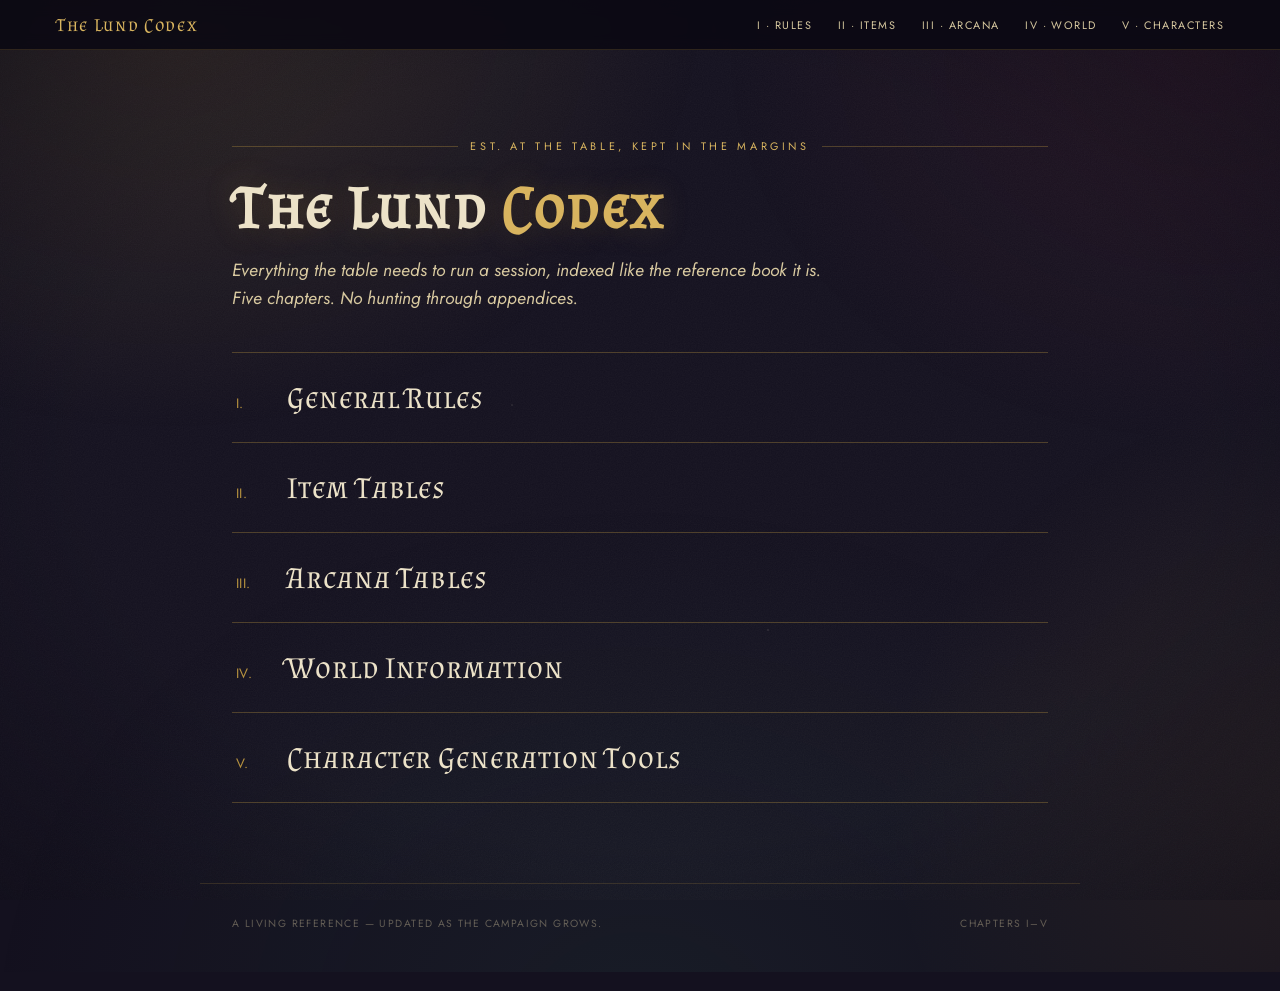
==== index.html @ 08faabeb "Initial commit: baseline of Lund Site webtool" ====
<!DOCTYPE html>
<html lang="en">
<head>
<meta charset="UTF-8">
<meta name="viewport" content="width=device-width, initial-scale=1.0">
<title>The Lund Codex</title>
<link rel="preconnect" href="https://fonts.googleapis.com">
<link rel="preconnect" href="https://fonts.gstatic.com" crossorigin>
<link href="https://fonts.googleapis.com/css2?family=Almendra:wght@400;700&family=Almendra+SC&family=Jost:ital,wght@0,400;0,500;0,600;1,400&display=swap" rel="stylesheet">
<link rel="stylesheet" href="lund-theme.css">
<style>
  /* ---------- homepage-only: table of contents ---------- */
  .toc{
    border-top: 1px solid var(--line);
  }

  .toc-item{
    position:relative;
    display:flex;
    align-items:baseline;
    gap: clamp(16px,3vw,32px);
    padding: 26px 4px;
    border-bottom: 1px solid var(--line);
    cursor:pointer;
    overflow:hidden;
  }

  .toc-item .num{
    font-family:'Jost', sans-serif;
    letter-spacing:0.03em;
    font-size:0.85rem;
    color: var(--gold);
    min-width: 2.4ch;
    transition: color 0.3s ease;
  }

  .toc-item .title-wrap{
    flex:1;
    min-width:0;
    transition: transform 0.35s ease;
  }

  .toc-item .title{
    font-family:'Almendra SC', serif;
    letter-spacing:0.03em;
    font-size: clamp(1.45rem, 3.3vw, 1.9rem);
    color: var(--parchment);
    transition: color 0.3s ease;
    display:block;
  }

  .toc-item .desc{
    display:block;
    font-family:'Jost', sans-serif;
    font-style:italic;
    font-size:1rem;
    color: var(--text-muted);
    max-height:0;
    opacity:0;
    transform: translateY(-4px);
    transition: max-height 0.35s ease, opacity 0.3s ease, transform 0.3s ease, margin 0.3s ease;
    margin-top:0;
  }

  .toc-item:hover, .toc-item:focus-visible{ outline:none; }
  .toc-item:hover .num, .toc-item:focus-visible .num{ color: var(--gold-bright); }
  .toc-item:hover .title-wrap, .toc-item:focus-visible .title-wrap{ transform: translateX(6px); }
  .toc-item:hover .title, .toc-item:focus-visible .title{ color: var(--gold-bright); }
  .toc-item:hover .desc, .toc-item:focus-visible .desc{
    max-height: 3.2em;
    opacity:1;
    margin-top:8px;
  }

  @media (max-width: 560px){
    .toc-item{ flex-wrap:wrap; }
  }
</style>
</head>
<body>

<header class="mast">
  <a class="mark" href="index.html">The Lund Codex</a>
  <nav>
    <a href="general-rules.html">I · Rules</a>
    <a href="item-tables.html">II · Items</a>
    <a href="arcana-tables.html">III · Arcana</a>
    <a href="world-information.html">IV · World</a>
    <a href="character-generation.html">V · Characters</a>
  </nav>
</header>

<div class="page-hero">
  <div class="eyebrow">Est. at the table, kept in the margins</div>
  <h1>The Lund <span style="color:var(--gold-bright)">Codex</span></h1>
  <p class="lede">
    Everything the table needs to run a session, indexed like the reference book it is.
    Five chapters. No hunting through appendices.
  </p>
</div>

<main class="content">
  <nav class="toc" aria-label="Main navigation">
    <a class="toc-item" href="general-rules.html">
      <span class="num">I.</span>
      <span class="title-wrap">
        <span class="title">General Rules</span>
        <span class="desc">Core mechanics, checks, and how the dice resolve them.</span>
      </span>
    </a>

    <a class="toc-item" href="item-tables.html">
      <span class="num">II.</span>
      <span class="title-wrap">
        <span class="title">Item Tables</span>
        <span class="desc">Weapons, gear, and curiosities, tallied and priced.</span>
      </span>
    </a>

    <a class="toc-item" href="arcana-tables.html">
      <span class="num">III.</span>
      <span class="title-wrap">
        <span class="title">Arcana Tables</span>
        <span class="desc">Spells, rites, and what it costs to bend the world.</span>
      </span>
    </a>

    <a class="toc-item" href="world-information.html">
      <span class="num">IV.</span>
      <span class="title-wrap">
        <span class="title">World Information</span>
        <span class="desc">History, factions, geography — the setting's bones.</span>
      </span>
    </a>

    <a class="toc-item" href="character-generation.html">
      <span class="num">V.</span>
      <span class="title-wrap">
        <span class="title">Character Generation Tools</span>
        <span class="desc">Build a character from first breath to first adventure.</span>
      </span>
    </a>
  </nav>
</main>

<footer class="site-footer">
  <span>A living reference — updated as the campaign grows.</span>
  <span>Chapters I–V</span>
</footer>

</body>
</html>
---- lund-theme.css ----
/* ================= Lund Codex — shared theme ================= */
:root{
  --ink: #14111f;
  --ink-deep: #0b0913;
  --panel: #1f1a34;
  --parchment: #ece2c8;
  --parchment-dim: #d8c9a0;
  --gold: #b8933f;
  --gold-bright: #d8b45f;
  --burgundy: #7a2331;
  --rose: #e0929b;
  --teal: #3c6e64;
  --teal-bright: #6fc4b3;
  --line: rgba(184,147,63,0.35);
  --line-soft: rgba(184,147,63,0.2);
  --text-muted: rgba(236,226,200,0.62);
}

*{ box-sizing:border-box; }
html{ scroll-behavior:smooth; }

body{
  margin:0;
  background: var(--ink);
  color: var(--parchment);
  font-family: 'Jost', sans-serif;
  -webkit-font-smoothing: antialiased;
  min-height:100vh;
  overflow-x:hidden;
}

/* Layer 1: slow-drifting ambient glow. Fixed positioning means page content
   scrolls over a static backdrop — a simple, cheap parallax effect. */
body::before{
  content:"";
  position:fixed; inset:-8%;
  pointer-events:none;
  z-index:-2;
  background:
    radial-gradient(ellipse 900px 700px at 18% 8%, rgba(184,147,63,0.16), transparent 60%),
    radial-gradient(ellipse 800px 650px at 88% 12%, rgba(122,35,49,0.14), transparent 60%),
    radial-gradient(ellipse 1000px 800px at 50% 105%, rgba(60,110,100,0.12), transparent 65%),
    radial-gradient(ellipse 700px 700px at 95% 85%, rgba(184,147,63,0.10), transparent 60%);
  animation: driftGlow 50s ease-in-out infinite alternate;
}

@keyframes driftGlow{
  0%{ transform: translate(0,0) scale(1); }
  100%{ transform: translate(-2.5%, 2%) scale(1.04); }
}

/* Layer 2: stars, vignette, and fine grain — also fixed, sits just above the glow */
body::after{
  content:"";
  position:fixed; inset:0;
  pointer-events:none;
  z-index:-1;
  animation: skyBreathe 9s ease-in-out infinite;
  background-image:
    radial-gradient(1px 1px at 10% 20%, rgba(236,226,200,0.55), transparent 60%),
    radial-gradient(1px 1px at 80% 30%, rgba(236,226,200,0.45), transparent 60%),
    radial-gradient(1.5px 1.5px at 60% 70%, rgba(236,226,200,0.4), transparent 60%),
    radial-gradient(1px 1px at 25% 80%, rgba(236,226,200,0.45), transparent 60%),
    radial-gradient(1px 1px at 90% 85%, rgba(236,226,200,0.35), transparent 60%),
    radial-gradient(1.5px 1.5px at 40% 45%, rgba(236,226,200,0.35), transparent 60%),
    radial-gradient(1px 1px at 70% 10%, rgba(236,226,200,0.45), transparent 60%),
    radial-gradient(1px 1px at 15% 55%, rgba(236,226,200,0.3), transparent 60%),
    radial-gradient(1px 1px at 55% 92%, rgba(236,226,200,0.3), transparent 60%),
    radial-gradient(1px 1px at 35% 15%, rgba(236,226,200,0.35), transparent 60%),
    radial-gradient(ellipse 80% 80% at 50% 50%, transparent 55%, rgba(11,9,19,0.55) 100%),
    url("data:image/svg+xml,%3Csvg xmlns='http://www.w3.org/2000/svg' width='140' height='140'%3E%3Cfilter id='n'%3E%3CfeTurbulence type='fractalNoise' baseFrequency='0.85' numOctaves='2' stitchTiles='stitch'/%3E%3CfeColorMatrix type='saturate' values='0'/%3E%3C/filter%3E%3Crect width='100%25' height='100%25' filter='url(%23n)' opacity='0.05'/%3E%3C/svg%3E");
}

@keyframes skyBreathe{
  0%, 100%{ opacity:0.72; }
  50%{ opacity:0.86; }
}

a{ color:inherit; text-decoration:none; }

/* ---------- sticky nav, shared across every page ---------- */
header.mast{
  position:sticky; top:0; z-index:20;
  display:flex; align-items:center; justify-content:space-between;
  padding: 14px clamp(20px,5vw,56px);
  background: rgba(11,9,19,0.88);
  backdrop-filter: blur(8px);
  border-bottom: 1px solid var(--line-soft);
}
header.mast .mark{
  font-family:'Almendra SC', serif;
  letter-spacing:0.095em;
  font-size:1.1rem;
  color: var(--gold-bright);
}
header.mast nav{ display:flex; gap:clamp(10px,2vw,26px); flex-wrap:wrap; }
header.mast nav a{
  font-family:'Jost', sans-serif;
  font-size:0.68rem;
  letter-spacing:0.135em;
  text-transform:uppercase;
  color: var(--parchment-dim);
  white-space:nowrap;
  transition: color 0.2s ease;
}
header.mast nav a:hover, header.mast nav a:focus-visible{ color: var(--gold-bright); }
header.mast nav a.current{ color: var(--gold-bright); }

@media (max-width: 780px){
  header.mast nav{ display:none; }
}

/* ---------- shared page hero ---------- */
.page-hero{
  position:relative; z-index:2;
  max-width: 880px;
  margin: 0 auto;
  padding: clamp(48px,8vw,88px) clamp(20px,6vw,32px) 0;
}
.eyebrow{
  font-family:'Jost', sans-serif;
  font-size:0.68rem;
  letter-spacing:0.335em;
  text-transform:uppercase;
  color: var(--gold-bright);
  display:flex; align-items:center; gap:12px;
  margin-bottom:22px;
}
.eyebrow::before, .eyebrow::after{
  content:""; flex:1; height:1px; background: var(--line);
}
.page-hero h1{
  font-family:'Almendra SC', serif;
  font-size: clamp(2.3rem, 5.5vw, 3.7rem);
  line-height:1.08;
  letter-spacing:0.045em;
  margin:0 0 16px;
  color: var(--parchment);
  text-shadow: 0 0 30px rgba(184,147,63,0.25);
}
.page-hero .lede{
  max-width: 62ch;
  font-size: 1.1rem;
  font-style:italic;
  line-height:1.6;
  color: var(--parchment-dim);
  margin: 0 0 40px;
}

main.content{
  position:relative; z-index:2;
  max-width: 880px;
  margin: 0 auto;
  padding: 0 clamp(20px,6vw,32px) 80px;
}

/* ---------- shared footer ---------- */
footer.site-footer{
  position:relative; z-index:2;
  max-width:880px;
  margin: 0 auto;
  padding: 32px clamp(20px,6vw,32px) 60px;
  display:flex;
  justify-content:space-between;
  align-items:center;
  gap:16px;
  flex-wrap:wrap;
  font-family:'Jost', sans-serif;
  font-size:0.65rem;
  letter-spacing:0.135em;
  text-transform:uppercase;
  color: rgba(216,201,160,0.4);
  border-top: 1px solid var(--line-soft);
}

/* ---------- themed scrollbars: dark ink & gold, matching the rest of the site ---------- */
html{
  scrollbar-color: var(--gold) var(--ink-deep);
  scrollbar-width: thin;
}
::-webkit-scrollbar{
  width: 12px;
  height: 12px;
}
::-webkit-scrollbar-track{
  background: var(--ink-deep);
}
::-webkit-scrollbar-thumb{
  background: linear-gradient(180deg, var(--gold-bright), var(--gold));
  border-radius: 8px;
  border: 2px solid var(--ink-deep);
}
::-webkit-scrollbar-thumb:hover{
  background: var(--gold-bright);
}
::-webkit-scrollbar-corner{
  background: var(--ink-deep);
}

/* Variant for scroll containers that sit on a light parchment surface
   (card text, modals, glossary list) — dark gold-on-ink would be unreadable there. */
.themed-scroll-parchment{
  scrollbar-color: var(--burgundy) rgba(122,35,49,0.1);
  scrollbar-width: thin;
}
.themed-scroll-parchment::-webkit-scrollbar{
  width: 8px;
  height: 8px;
}
.themed-scroll-parchment::-webkit-scrollbar-track{
  background: rgba(122,35,49,0.08);
}
.themed-scroll-parchment::-webkit-scrollbar-thumb{
  background: var(--burgundy);
  border-radius: 6px;
  border: none;
}
.themed-scroll-parchment::-webkit-scrollbar-thumb:hover{
  background: var(--teal);
}

@media (prefers-reduced-motion: reduce){
  *{ transition-duration: 0.001ms !important; scroll-behavior:auto !important; }
  body::before, body::after{ animation: none !important; }
}
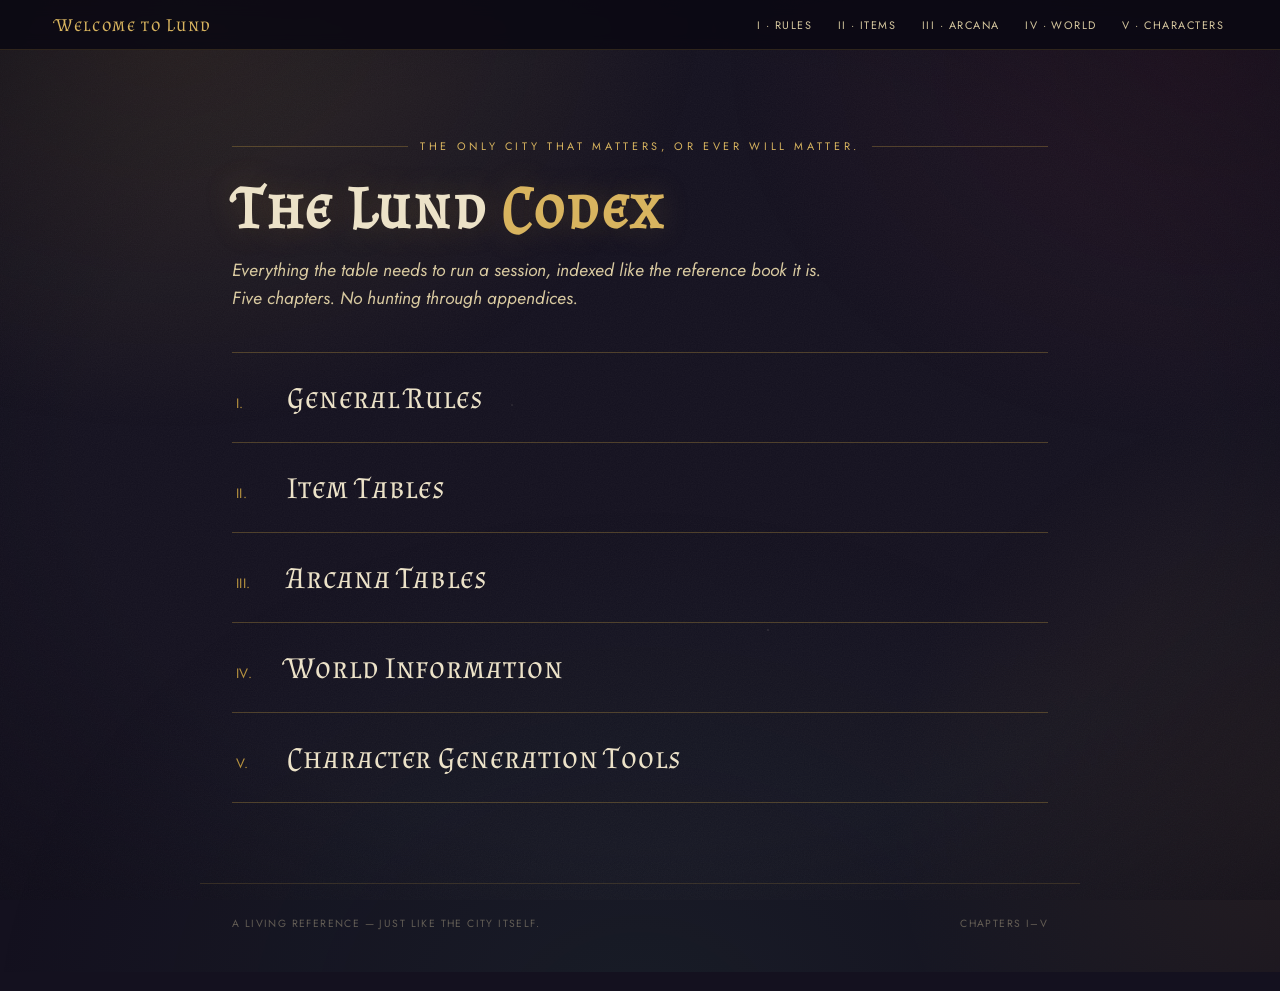
==== commit e84e037c: "Edits to text index and general rules" ====
--- a/index.html
+++ b/index.html
@@ -80,7 +80,7 @@
 <body>
 
 <header class="mast">
-  <a class="mark" href="index.html">The Lund Codex</a>
+  <a class="mark" href="index.html">Welcome to Lund</a>
   <nav>
     <a href="general-rules.html">I · Rules</a>
     <a href="item-tables.html">II · Items</a>
@@ -91,7 +91,7 @@
 </header>
 
 <div class="page-hero">
-  <div class="eyebrow">Est. at the table, kept in the margins</div>
+  <div class="eyebrow">The only City that matters, or ever will matter.</div>
   <h1>The Lund <span style="color:var(--gold-bright)">Codex</span></h1>
   <p class="lede">
     Everything the table needs to run a session, indexed like the reference book it is.
@@ -105,7 +105,7 @@
       <span class="num">I.</span>
       <span class="title-wrap">
         <span class="title">General Rules</span>
-        <span class="desc">Core mechanics, checks, and how the dice resolve them.</span>
+        <span class="desc">The rules for survival in the magnificent city of Lund.</span>
       </span>
     </a>
 
@@ -113,7 +113,7 @@
       <span class="num">II.</span>
       <span class="title-wrap">
         <span class="title">Item Tables</span>
-        <span class="desc">Weapons, gear, and curiosities, tallied and priced.</span>
+        <span class="desc">Weapons, gear, and curiosities, at prices that can't be beat.</span>
       </span>
     </a>
 
@@ -121,7 +121,7 @@
       <span class="num">III.</span>
       <span class="title-wrap">
         <span class="title">Arcana Tables</span>
-        <span class="desc">Spells, rites, and what it costs to bend the world.</span>
+        <span class="desc">Spells, rites, and the effects they leave on the world.</span>
       </span>
     </a>
 
@@ -129,7 +129,7 @@
       <span class="num">IV.</span>
       <span class="title-wrap">
         <span class="title">World Information</span>
-        <span class="desc">History, factions, geography — the setting's bones.</span>
+        <span class="desc">History, factions, geography, every thing you need to know about Lund, and some things you don't.</span>
       </span>
     </a>
 
@@ -137,14 +137,14 @@
       <span class="num">V.</span>
       <span class="title-wrap">
         <span class="title">Character Generation Tools</span>
-        <span class="desc">Build a character from first breath to first adventure.</span>
+        <span class="desc">Build a character from first breath to first death.</span>
       </span>
     </a>
   </nav>
 </main>
 
 <footer class="site-footer">
-  <span>A living reference — updated as the campaign grows.</span>
+  <span>A living reference — just like the city itself.</span>
   <span>Chapters I–V</span>
 </footer>
 
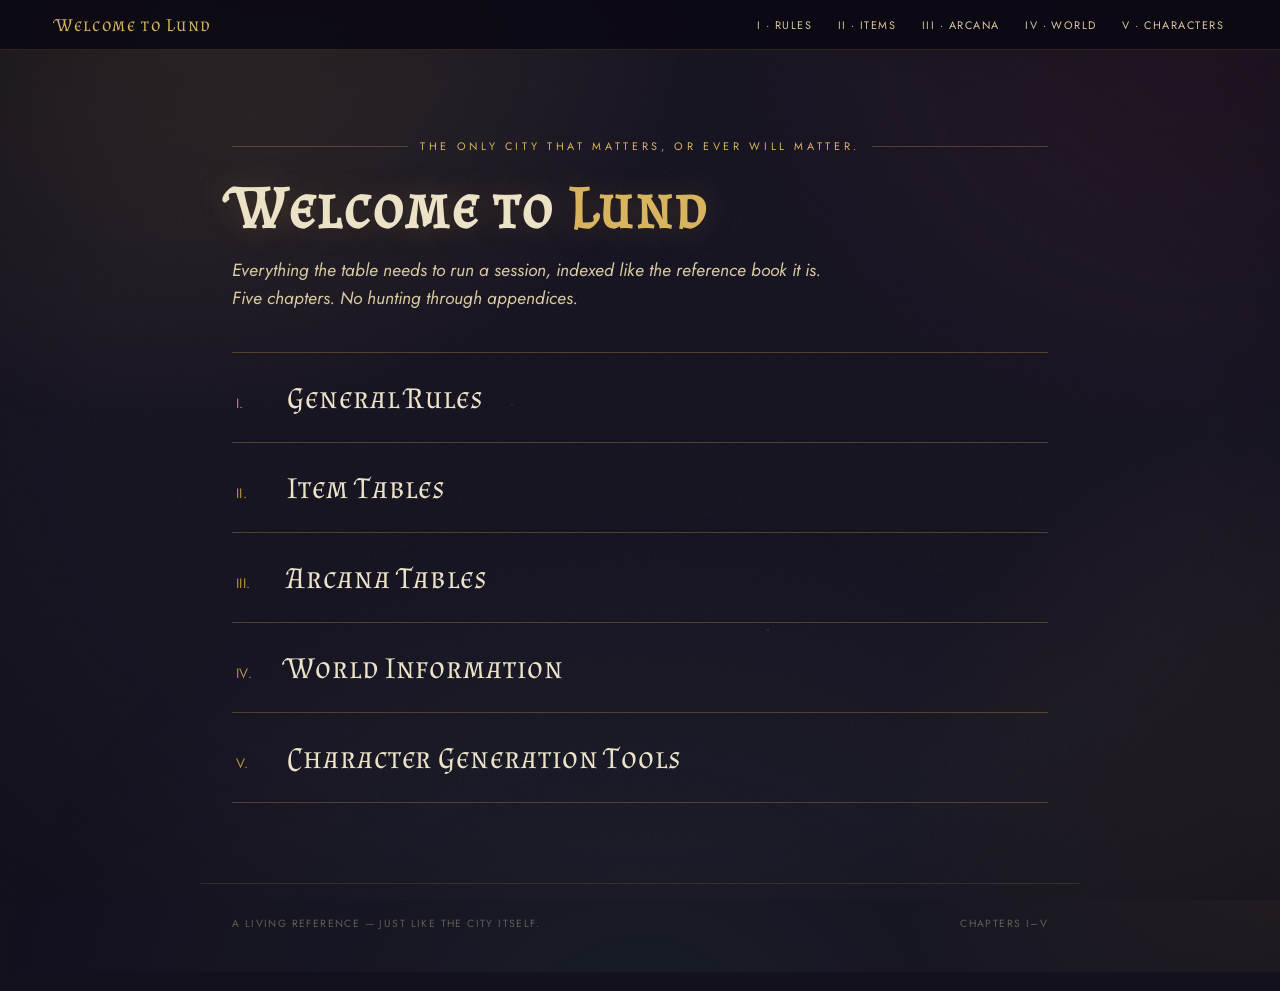
==== commit 0e5fc1f3: "More edits across site spot checking" ====
--- a/index.html
+++ b/index.html
@@ -92,7 +92,7 @@
 
 <div class="page-hero">
   <div class="eyebrow">The only City that matters, or ever will matter.</div>
-  <h1>The Lund <span style="color:var(--gold-bright)">Codex</span></h1>
+  <h1>Welcome to <span style="color:var(--gold-bright)">Lund</span></h1>
   <p class="lede">
     Everything the table needs to run a session, indexed like the reference book it is.
     Five chapters. No hunting through appendices.
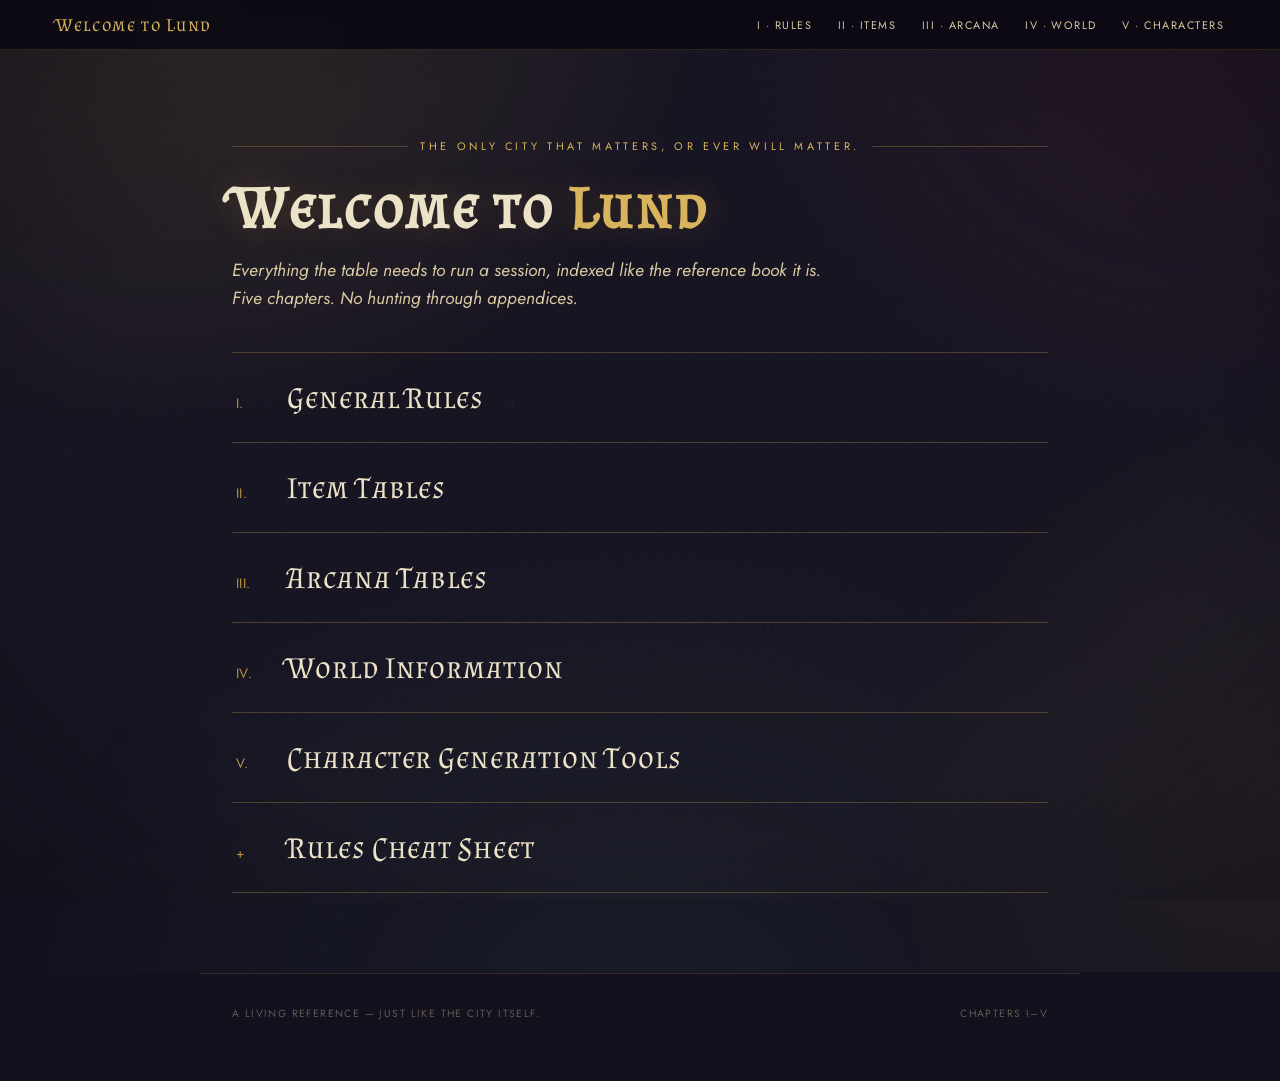
==== commit 9428a424: "cheat sheet, special items, balancing" ====
--- a/index.html
+++ b/index.html
@@ -140,6 +140,14 @@
         <span class="desc">Build a character from first breath to first death.</span>
       </span>
     </a>
+
+    <a class="toc-item" href="Lund_Rules_Cheat_Sheet.pdf" target="_blank" rel="noopener">
+      <span class="num">+</span>
+      <span class="title-wrap">
+        <span class="title">Rules Cheat Sheet</span>
+        <span class="desc">A printable tri-fold quick reference for new players (PDF).</span>
+      </span>
+    </a>
   </nav>
 </main>
 
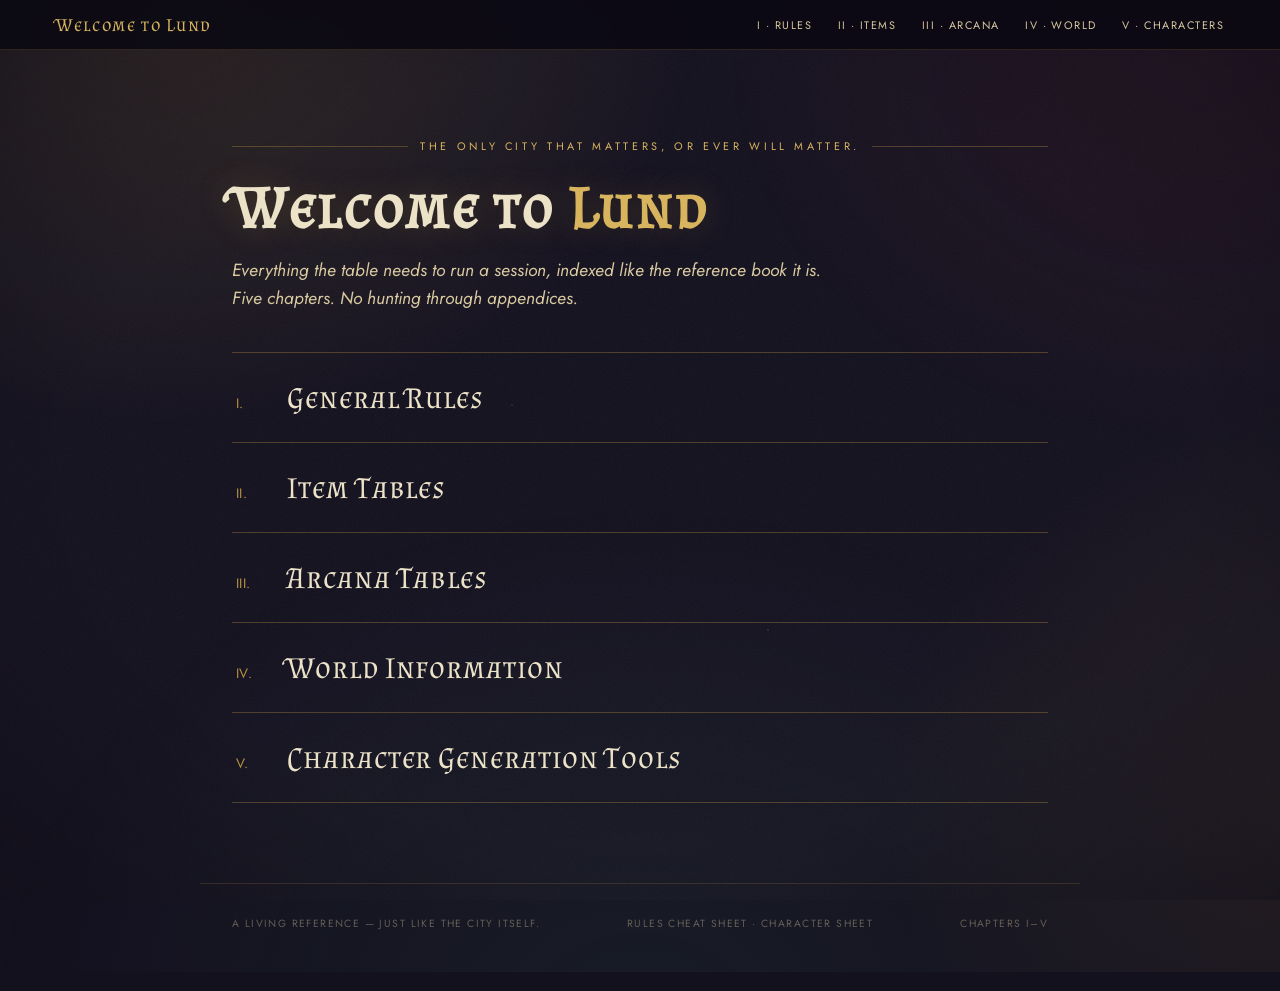
==== commit b21daa4d: "cheat sheet change" ====
--- a/index.html
+++ b/index.html
@@ -3,7 +3,7 @@
 <head>
 <meta charset="UTF-8">
 <meta name="viewport" content="width=device-width, initial-scale=1.0">
-<title>The Lund Codex</title>
+<title>Welcome to Lund</title>
 <link rel="preconnect" href="https://fonts.googleapis.com">
 <link rel="preconnect" href="https://fonts.gstatic.com" crossorigin>
 <link href="https://fonts.googleapis.com/css2?family=Almendra:wght@400;700&family=Almendra+SC&family=Jost:ital,wght@0,400;0,500;0,600;1,400&display=swap" rel="stylesheet">
@@ -140,19 +140,12 @@
         <span class="desc">Build a character from first breath to first death.</span>
       </span>
     </a>
-
-    <a class="toc-item" href="Lund_Rules_Cheat_Sheet.pdf" target="_blank" rel="noopener">
-      <span class="num">+</span>
-      <span class="title-wrap">
-        <span class="title">Rules Cheat Sheet</span>
-        <span class="desc">A printable tri-fold quick reference for new players (PDF).</span>
-      </span>
-    </a>
   </nav>
 </main>
 
 <footer class="site-footer">
   <span>A living reference — just like the city itself.</span>
+  <span><a href="cheat-sheet.html">Rules Cheat Sheet</a> · <a href="Lund_Sheet_v6.pdf" target="_blank" rel="noopener">Character Sheet</a></span>
   <span>Chapters I–V</span>
 </footer>
 
--- a/lund-theme.css
+++ b/lund-theme.css
@@ -1,4 +1,4 @@
-/* ================= Lund Codex — shared theme ================= */
+/* ================= Welcome to Lund — shared theme ================= */
 :root{
   --ink: #14111f;
   --ink-deep: #0b0913;
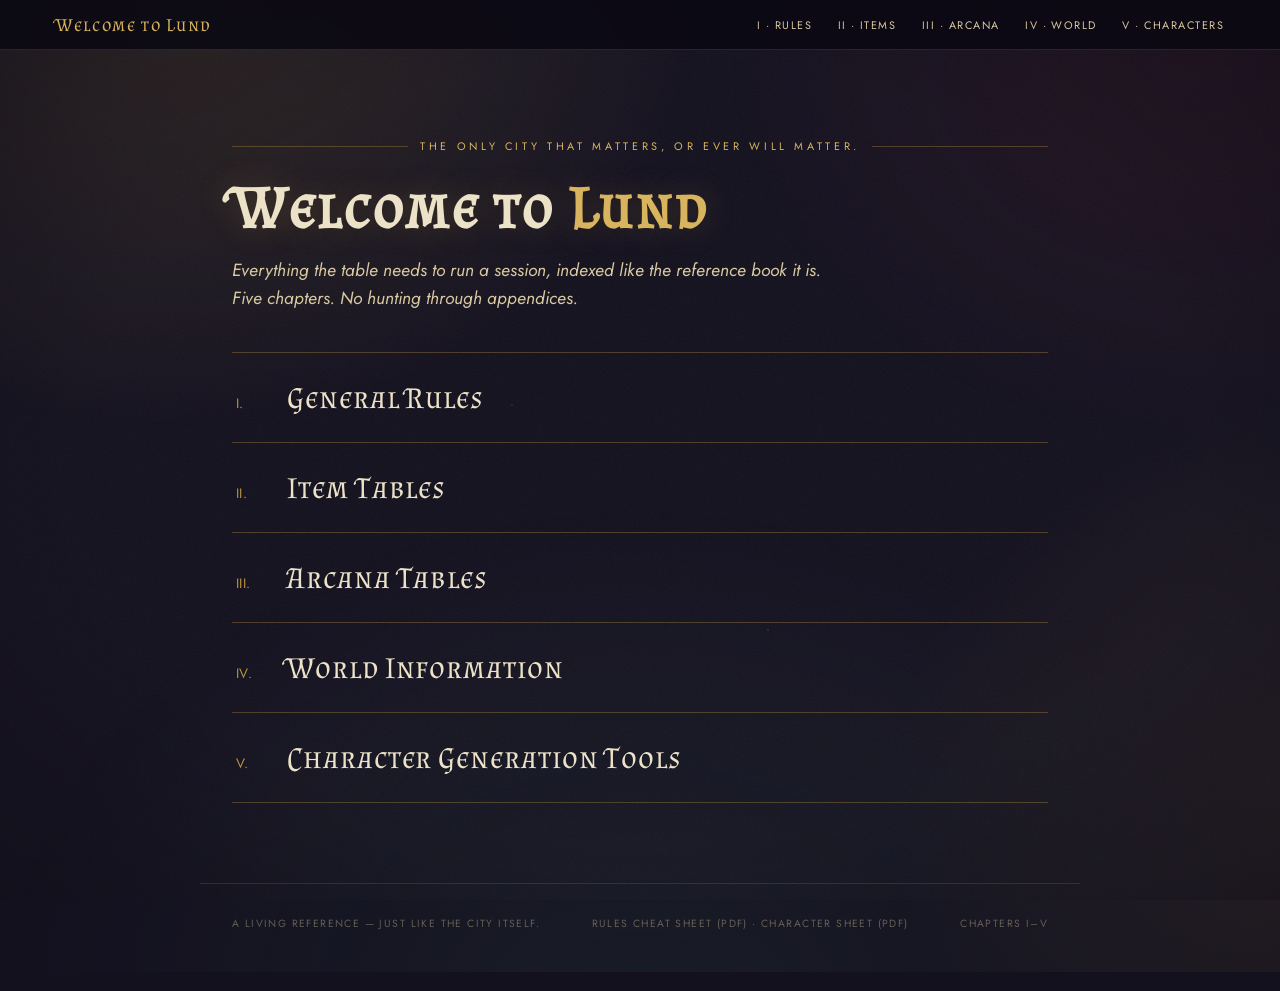
==== commit 12856919: "cheat sheet changes to hosting" ====
--- a/index.html
+++ b/index.html
@@ -145,7 +145,7 @@
 
 <footer class="site-footer">
   <span>A living reference — just like the city itself.</span>
-  <span><a href="cheat-sheet.html">Rules Cheat Sheet</a> · <a href="Lund_Sheet_v6.pdf" target="_blank" rel="noopener">Character Sheet</a></span>
+  <span><a href="https://github.com/thehandoffategaming-spec/lund-site/raw/main/Lund_Rules_Cheat_Sheet.pdf" target="_blank" rel="noopener">Rules Cheat Sheet (PDF)</a> · <a href="https://github.com/thehandoffategaming-spec/lund-site/raw/main/Lund_Sheet_v6.pdf" target="_blank" rel="noopener">Character Sheet (PDF)</a></span>
   <span>Chapters I–V</span>
 </footer>
 
